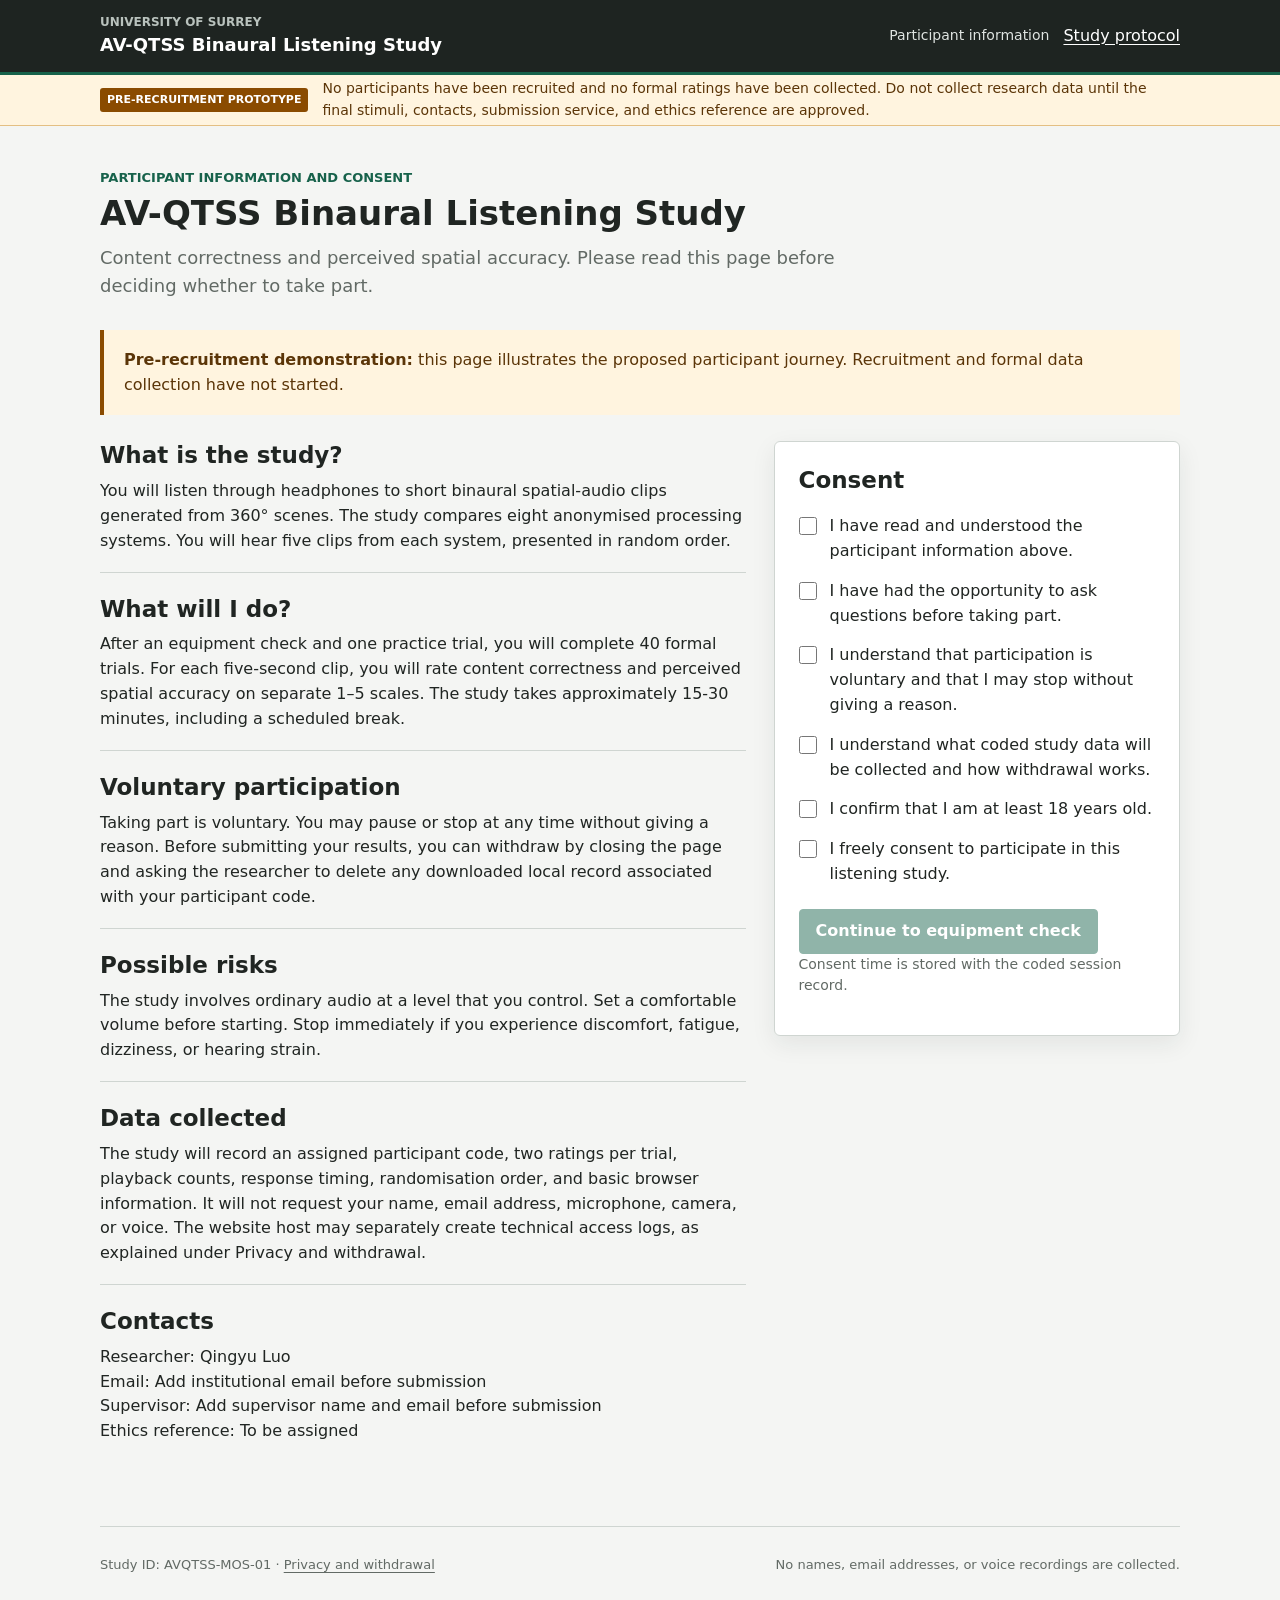
==== listening-study/index.html @ 9eedb0ea "Add ethics review listening study prototype" ====
<!doctype html>
<html lang="en">
  <head>
    <meta charset="utf-8">
    <meta name="viewport" content="width=device-width, initial-scale=1">
    <meta name="color-scheme" content="light">
    <meta name="description" content="AV-QTSS binaural listening study for content correctness and spatial accuracy.">
    <title>AV-QTSS Binaural Listening Study</title>
    <link rel="stylesheet" href="styles.css">
  </head>
  <body>
    <a class="skip-link" href="#app">Skip to study content</a>

    <header class="site-header">
      <div class="header-inner">
        <div class="brand-block">
          <span class="institution" id="institutionName">University of Surrey</span>
          <span class="study-name">AV-QTSS Binaural Listening Study</span>
        </div>
        <div class="header-actions">
          <span class="step-status" id="stepStatus">Participant information</span>
          <button class="text-button" id="protocolButton" type="button">Study protocol</button>
          <button class="text-button hidden" id="resetButton" type="button">Restart</button>
        </div>
      </div>
    </header>

    <div class="prototype-banner hidden" id="prototypeBanner" role="status">
      <div class="banner-inner">
        <strong>Pre-recruitment prototype</strong>
        <span>No participants have been recruited and no formal ratings have been collected. Do not collect research data until the final stimuli, contacts, submission service, and ethics reference are approved.</span>
      </div>
    </div>

    <main id="app" class="app-shell" tabindex="-1"></main>

    <footer class="site-footer">
      <div>
        <span id="footerStudyId">Study ID: AVQTSS-MOS-01</span>
        <span aria-hidden="true"> · </span>
        <button class="footer-button" id="privacyButton" type="button">Privacy and withdrawal</button>
      </div>
      <span>No names, email addresses, or voice recordings are collected.</span>
    </footer>

    <dialog id="protocolDialog" class="info-dialog">
      <div class="dialog-heading">
        <h2>Study protocol</h2>
        <button class="close-button" id="closeProtocolButton" type="button" aria-label="Close study protocol">×</button>
      </div>
      <div class="dialog-content">
        <p>This listening test evaluates content correctness and perceived spatial accuracy for binaurally decoded AV-QTSS outputs.</p>
        <dl class="protocol-list">
          <div><dt>Conditions</dt><dd>Eight anonymised processing systems</dd></div>
          <div><dt>Planned sample</dt><dd><span id="plannedParticipants">12-20 adults, maximum 20</span></dd></div>
          <div><dt>Duration</dt><dd><span id="plannedDuration">15-30 minutes</span> per participant</dd></div>
          <div><dt>Material</dt><dd>Five five-second clips per system</dd></div>
          <div><dt>Total</dt><dd>40 formal trials, plus one practice trial</dd></div>
          <div><dt>MOS-C</dt><dd>Content correctness, rated from 1 to 5</dd></div>
          <div><dt>MOS-S</dt><dd>Perceived spatial accuracy, rated from 1 to 5</dd></div>
          <div><dt>Presentation</dt><dd>Randomised and method-blind, using headphones</dd></div>
        </dl>
        <p>The system identity and objective metrics are not shown during rating. The exported research record retains the internal condition key and randomisation map for analysis.</p>
      </div>
    </dialog>

    <dialog id="privacyDialog" class="info-dialog">
      <div class="dialog-heading">
        <h2>Privacy and withdrawal</h2>
        <button class="close-button" id="closePrivacyButton" type="button" aria-label="Close privacy information">×</button>
      </div>
      <div class="dialog-content" id="privacyDialogContent"></div>
    </dialog>

    <script src="study-config.js"></script>
    <script src="app.js"></script>
  </body>
</html>
---- listening-study/styles.css ----
:root {
  color-scheme: light;
  --bg: #f4f5f3;
  --surface: #ffffff;
  --surface-muted: #eef1ee;
  --text: #202522;
  --muted: #626a65;
  --border: #cfd5d1;
  --border-strong: #969f99;
  --accent: #17624b;
  --accent-hover: #104d3b;
  --accent-soft: #e4f0eb;
  --warning: #8a4b00;
  --warning-bg: #fff4df;
  --danger: #9c2f2f;
  --shadow: 0 8px 24px rgba(30, 38, 33, 0.08);
  font-family: Inter, ui-sans-serif, system-ui, -apple-system, BlinkMacSystemFont, "Segoe UI", sans-serif;
}

* {
  box-sizing: border-box;
}

html {
  min-width: 320px;
  background: var(--bg);
}

body {
  min-height: 100vh;
  margin: 0;
  color: var(--text);
  background: var(--bg);
  font-size: 16px;
  line-height: 1.55;
}

button,
input {
  font: inherit;
}

button {
  cursor: pointer;
}

button:disabled {
  cursor: not-allowed;
  opacity: 0.48;
}

a {
  color: var(--accent);
}

.hidden {
  display: none !important;
}

.skip-link {
  position: fixed;
  top: 8px;
  left: 8px;
  z-index: 30;
  padding: 8px 12px;
  color: #fff;
  background: #111;
  transform: translateY(-150%);
}

.skip-link:focus {
  transform: translateY(0);
}

.site-header {
  color: #fff;
  background: #1e2421;
  border-bottom: 3px solid var(--accent);
}

.header-inner,
.banner-inner,
.app-shell,
.site-footer {
  width: min(1080px, calc(100% - 40px));
  margin-inline: auto;
}

.header-inner {
  min-height: 72px;
  display: flex;
  align-items: center;
  justify-content: space-between;
  gap: 24px;
}

.brand-block {
  min-width: 0;
  display: flex;
  flex-direction: column;
}

.institution {
  color: #b9c2bd;
  font-size: 12px;
  font-weight: 700;
  text-transform: uppercase;
}

.study-name {
  overflow-wrap: anywhere;
  font-size: 18px;
  font-weight: 700;
}

.header-actions {
  display: flex;
  align-items: center;
  justify-content: flex-end;
  gap: 14px;
}

.step-status {
  color: #dfe4e1;
  font-size: 14px;
  white-space: nowrap;
}

.text-button,
.footer-button {
  padding: 0;
  color: inherit;
  background: transparent;
  border: 0;
  text-decoration: underline;
  text-underline-offset: 3px;
}

.text-button:hover,
.footer-button:hover {
  color: #fff;
}

.prototype-banner {
  color: #5b3508;
  background: var(--warning-bg);
  border-bottom: 1px solid #e4bf83;
}

.banner-inner {
  min-height: 50px;
  display: flex;
  align-items: center;
  gap: 14px;
  font-size: 14px;
}

.banner-inner strong {
  flex: 0 0 auto;
  color: #fff;
  background: var(--warning);
  border-radius: 3px;
  padding: 3px 7px;
  font-size: 11px;
  text-transform: uppercase;
}

.app-shell {
  min-height: calc(100vh - 180px);
  padding-block: 42px 64px;
  outline: none;
}

.page-heading {
  max-width: 780px;
  margin-bottom: 30px;
}

.eyebrow {
  margin: 0 0 5px;
  color: var(--accent);
  font-size: 13px;
  font-weight: 800;
  text-transform: uppercase;
}

h1,
h2,
h3,
p {
  margin-top: 0;
}

h1 {
  margin-bottom: 10px;
  font-size: 34px;
  line-height: 1.2;
}

h2 {
  font-size: 23px;
  line-height: 1.3;
}

h3 {
  font-size: 18px;
}

.lead {
  max-width: 760px;
  margin-bottom: 0;
  color: var(--muted);
  font-size: 18px;
}

.resume-panel,
.notice-panel {
  margin-bottom: 26px;
  padding: 18px 20px;
  background: var(--accent-soft);
  border-left: 4px solid var(--accent);
}

.notice-panel.warning {
  color: #5b3508;
  background: var(--warning-bg);
  border-left-color: var(--warning);
}

.notice-panel p:last-child,
.resume-panel p:last-child {
  margin-bottom: 0;
}

.two-column {
  display: grid;
  grid-template-columns: minmax(0, 1.35fr) minmax(300px, 0.85fr);
  gap: 28px;
  align-items: start;
}

.information-sections {
  display: grid;
  gap: 22px;
}

.information-sections section {
  padding-bottom: 18px;
  border-bottom: 1px solid var(--border);
}

.information-sections section:last-child {
  border-bottom: 0;
}

.information-sections h2 {
  margin-bottom: 8px;
}

.information-sections p,
.information-sections ul {
  margin-bottom: 0;
}

.consent-form,
.setup-form,
.rating-panel,
.completion-panel {
  background: var(--surface);
  border: 1px solid var(--border);
  border-radius: 6px;
  box-shadow: var(--shadow);
}

.consent-form,
.setup-form,
.completion-panel {
  padding: 24px;
}

.consent-form {
  position: sticky;
  top: 20px;
}

.consent-form h2,
.setup-form h2 {
  margin-bottom: 18px;
}

.check-list {
  display: grid;
  gap: 15px;
  margin-bottom: 22px;
}

.check-row {
  display: grid;
  grid-template-columns: 20px 1fr;
  gap: 11px;
  align-items: start;
}

.check-row input {
  width: 18px;
  height: 18px;
  margin: 3px 0 0;
  accent-color: var(--accent);
}

.primary-button,
.secondary-button,
.danger-button,
.media-button {
  min-height: 44px;
  border-radius: 4px;
  padding: 9px 16px;
  font-weight: 750;
}

.primary-button,
.media-button {
  color: #fff;
  background: var(--accent);
  border: 1px solid var(--accent);
}

.primary-button:hover:not(:disabled),
.media-button:hover:not(:disabled) {
  background: var(--accent-hover);
}

.secondary-button {
  color: var(--text);
  background: var(--surface);
  border: 1px solid var(--border-strong);
}

.secondary-button:hover:not(:disabled) {
  background: var(--surface-muted);
}

.danger-button {
  color: var(--danger);
  background: #fff;
  border: 1px solid #c98f8f;
}

.button-row {
  display: flex;
  flex-wrap: wrap;
  gap: 10px;
  align-items: center;
}

.form-field {
  margin-bottom: 22px;
}

.form-field label {
  display: block;
  margin-bottom: 7px;
  font-weight: 750;
}

.form-field input[type="text"] {
  width: 100%;
  min-height: 44px;
  border: 1px solid var(--border-strong);
  border-radius: 4px;
  padding: 8px 11px;
  color: var(--text);
  background: #fff;
}

.field-hint,
.status-copy,
.fine-print {
  color: var(--muted);
  font-size: 14px;
}

.equipment-checks {
  display: grid;
  grid-template-columns: 1fr 1fr;
  gap: 16px;
  margin: 24px 0;
}

.equipment-check {
  padding: 18px;
  background: var(--surface-muted);
  border: 1px solid var(--border);
  border-radius: 5px;
}

.equipment-check h3 {
  margin-bottom: 6px;
}

.equipment-check p {
  min-height: 44px;
  color: var(--muted);
  font-size: 14px;
}

.check-result {
  min-height: 24px;
  margin: 10px 0 0;
  color: var(--accent);
  font-size: 14px;
  font-weight: 700;
}

.study-progress {
  margin-bottom: 24px;
}

.progress-meta {
  display: flex;
  justify-content: space-between;
  gap: 20px;
  margin-bottom: 7px;
  color: var(--muted);
  font-size: 14px;
}

.progress-track,
.media-progress-track {
  overflow: hidden;
  background: #dfe3e0;
  border-radius: 2px;
}

.progress-track {
  height: 7px;
}

.progress-fill,
.media-progress-fill {
  height: 100%;
  width: 0;
  background: var(--accent);
  transition: width 160ms linear;
}

.trial-heading {
  display: flex;
  flex-wrap: wrap;
  align-items: baseline;
  justify-content: space-between;
  gap: 12px;
  margin-bottom: 15px;
}

.trial-heading h1 {
  margin: 0;
  font-size: 27px;
}

.query-line {
  color: var(--muted);
}

.query-value {
  display: inline-block;
  margin-left: 6px;
  padding: 2px 7px;
  color: var(--text);
  background: var(--accent-soft);
  border-left: 3px solid var(--accent);
  border-radius: 2px;
  font-weight: 800;
}

.stimulus-grid {
  display: grid;
  grid-template-columns: minmax(0, 2fr) minmax(260px, 1fr);
  gap: 18px;
  margin-bottom: 20px;
}

.visual-reference,
.playback-panel {
  overflow: hidden;
  background: var(--surface);
  border: 1px solid var(--border);
  border-radius: 6px;
}

.panel-label {
  min-height: 46px;
  display: flex;
  align-items: center;
  padding: 10px 14px;
  font-weight: 750;
  border-bottom: 1px solid var(--border);
}

.visual-reference video {
  display: block;
  width: 100%;
  aspect-ratio: 2 / 1;
  object-fit: cover;
  background: #111;
}

.playback-panel {
  padding-bottom: 18px;
}

.playback-body {
  display: grid;
  gap: 16px;
  padding: 18px;
}

.media-button {
  width: 100%;
  min-height: 50px;
}

.media-progress-track {
  height: 5px;
}

.playback-state {
  min-height: 43px;
  margin: 0;
  color: var(--muted);
  font-size: 14px;
}

.rating-grid {
  display: grid;
  grid-template-columns: 1fr 1fr;
  gap: 18px;
}

.rating-panel {
  padding: 20px;
}

.rating-panel[aria-disabled="true"] {
  background: #fafbfa;
}

.rating-panel h2 {
  margin-bottom: 5px;
}

.rating-question {
  min-height: 50px;
  margin-bottom: 18px;
  color: var(--muted);
}

.rating-options {
  display: grid;
  grid-template-columns: repeat(5, 1fr);
  gap: 7px;
  margin: 0;
  padding: 0;
  border: 0;
}

.rating-choice {
  position: relative;
}

.rating-choice input {
  position: absolute;
  opacity: 0;
  pointer-events: none;
}

.rating-choice label {
  min-height: 48px;
  display: grid;
  place-items: center;
  color: var(--text);
  background: #fff;
  border: 1px solid var(--border-strong);
  border-radius: 4px;
  font-size: 17px;
  font-weight: 800;
  cursor: pointer;
}

.rating-choice input:checked + label {
  color: #fff;
  background: var(--accent);
  border-color: var(--accent);
}

.rating-choice input:focus-visible + label {
  outline: 3px solid rgba(23, 98, 75, 0.25);
  outline-offset: 2px;
}

.rating-choice input:disabled + label {
  cursor: not-allowed;
  opacity: 0.46;
}

.rating-anchors {
  display: flex;
  justify-content: space-between;
  gap: 12px;
  margin-top: 8px;
  color: var(--muted);
  font-size: 12px;
}

.trial-actions {
  display: flex;
  justify-content: flex-end;
  margin-top: 22px;
}

.trial-actions .primary-button {
  min-width: 160px;
}

.break-panel {
  max-width: 680px;
  margin: 60px auto 0;
  padding: 32px;
  text-align: center;
  background: var(--surface);
  border-top: 4px solid var(--accent);
  box-shadow: var(--shadow);
}

.break-panel h1 {
  font-size: 30px;
}

.completion-panel {
  max-width: 760px;
}

.completion-code {
  display: inline-block;
  margin: 4px 0 20px;
  padding: 9px 12px;
  background: var(--surface-muted);
  border: 1px solid var(--border);
  font-family: ui-monospace, SFMono-Regular, Menlo, monospace;
  font-weight: 800;
}

.info-dialog {
  width: min(680px, calc(100% - 32px));
  max-height: min(82vh, 760px);
  padding: 0;
  color: var(--text);
  background: var(--surface);
  border: 1px solid var(--border);
  border-radius: 6px;
  box-shadow: 0 20px 80px rgba(0, 0, 0, 0.22);
}

.info-dialog::backdrop {
  background: rgba(20, 25, 22, 0.56);
}

.dialog-heading {
  min-height: 60px;
  display: flex;
  align-items: center;
  justify-content: space-between;
  padding: 14px 20px;
  border-bottom: 1px solid var(--border);
}

.dialog-heading h2 {
  margin: 0;
}

.close-button {
  width: 38px;
  height: 38px;
  display: grid;
  place-items: center;
  padding: 0;
  color: var(--text);
  background: transparent;
  border: 0;
  font-size: 28px;
  line-height: 1;
}

.dialog-content {
  overflow: auto;
  padding: 20px;
}

.protocol-list {
  margin: 20px 0;
}

.protocol-list div {
  display: grid;
  grid-template-columns: 130px 1fr;
  gap: 14px;
  padding: 9px 0;
  border-bottom: 1px solid var(--border);
}

.protocol-list dt {
  font-weight: 800;
}

.protocol-list dd {
  margin: 0;
}

.site-footer {
  min-height: 78px;
  display: flex;
  align-items: center;
  justify-content: space-between;
  gap: 20px;
  color: var(--muted);
  border-top: 1px solid var(--border);
  font-size: 13px;
}

.footer-button:hover {
  color: var(--text);
}

.error-message {
  margin-top: 12px;
  color: var(--danger);
  font-weight: 700;
}

@media (max-width: 820px) {
  .header-inner {
    align-items: flex-start;
    padding-block: 14px;
  }

  .header-inner,
  .site-footer,
  .two-column,
  .stimulus-grid,
  .rating-grid {
    grid-template-columns: 1fr;
  }

  .header-inner,
  .site-footer {
    flex-direction: column;
  }

  .header-actions {
    width: 100%;
    justify-content: flex-start;
    flex-wrap: wrap;
  }

  .step-status {
    margin-right: auto;
  }

  .consent-form {
    position: static;
  }

  .equipment-checks {
    grid-template-columns: 1fr;
  }

  .equipment-check p,
  .rating-question {
    min-height: 0;
  }

  .site-footer {
    align-items: flex-start;
    justify-content: center;
    padding-block: 18px;
  }
}

@media (max-width: 560px) {
  .header-inner,
  .banner-inner,
  .app-shell,
  .site-footer {
    width: min(100% - 24px, 1080px);
  }

  .app-shell {
    padding-block: 28px 44px;
  }

  .banner-inner {
    align-items: flex-start;
    flex-direction: column;
    gap: 6px;
    padding-block: 10px;
  }

  h1 {
    font-size: 28px;
  }

  .consent-form,
  .setup-form,
  .rating-panel,
  .completion-panel,
  .break-panel {
    padding: 18px;
  }

  .trial-heading h1 {
    font-size: 23px;
  }

  .visual-reference video {
    aspect-ratio: 16 / 9;
  }

  .protocol-list div {
    grid-template-columns: 1fr;
    gap: 2px;
  }
}

@media (prefers-reduced-motion: reduce) {
  *,
  *::before,
  *::after {
    scroll-behavior: auto !important;
    transition: none !important;
  }
}
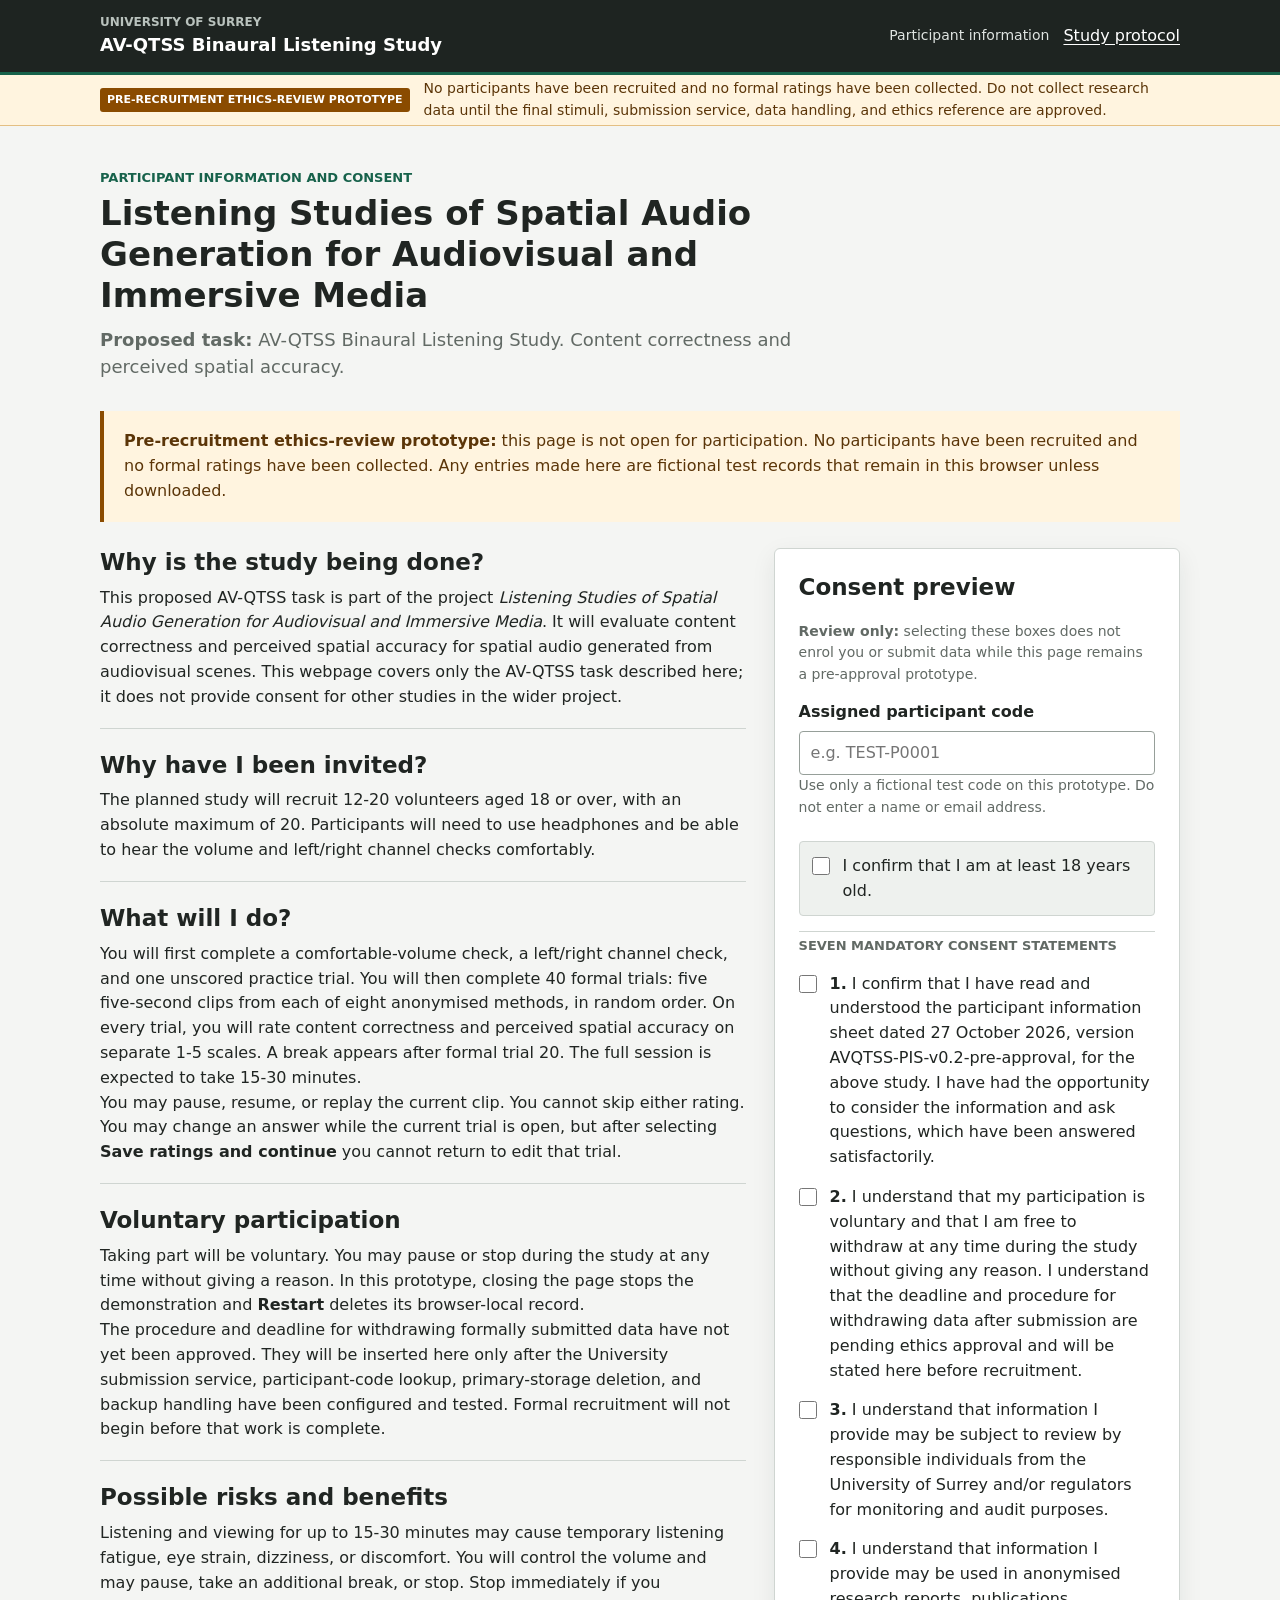
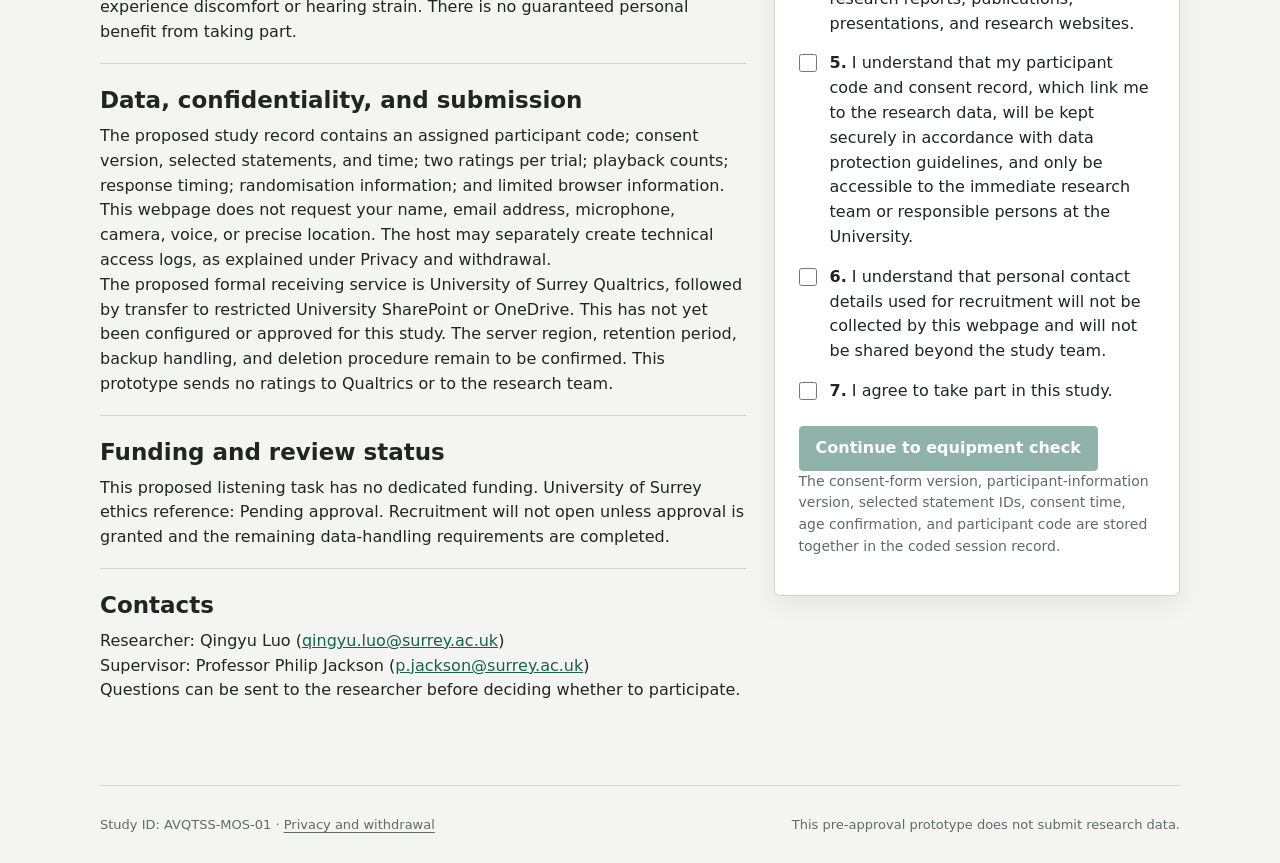
==== commit 0bb6a78a: "Prepare AV-QTSS study for ethics review" ====
--- a/listening-study/index.html
+++ b/listening-study/index.html
@@ -15,7 +15,7 @@
       <div class="header-inner">
         <div class="brand-block">
           <span class="institution" id="institutionName">University of Surrey</span>
-          <span class="study-name">AV-QTSS Binaural Listening Study</span>
+          <span class="study-name" id="studyName">AV-QTSS Binaural Listening Study</span>
         </div>
         <div class="header-actions">
           <span class="step-status" id="stepStatus">Participant information</span>
@@ -27,8 +27,8 @@
 
     <div class="prototype-banner hidden" id="prototypeBanner" role="status">
       <div class="banner-inner">
-        <strong>Pre-recruitment prototype</strong>
-        <span>No participants have been recruited and no formal ratings have been collected. Do not collect research data until the final stimuli, contacts, submission service, and ethics reference are approved.</span>
+        <strong>Pre-recruitment ethics-review prototype</strong>
+        <span>No participants have been recruited and no formal ratings have been collected. Do not collect research data until the final stimuli, submission service, data handling, and ethics reference are approved.</span>
       </div>
     </div>
 
@@ -40,7 +40,7 @@
         <span aria-hidden="true"> · </span>
         <button class="footer-button" id="privacyButton" type="button">Privacy and withdrawal</button>
       </div>
-      <span>No names, email addresses, or voice recordings are collected.</span>
+      <span>This pre-approval prototype does not submit research data.</span>
     </footer>
 
     <dialog id="protocolDialog" class="info-dialog">
@@ -49,7 +49,7 @@
         <button class="close-button" id="closeProtocolButton" type="button" aria-label="Close study protocol">×</button>
       </div>
       <div class="dialog-content">
-        <p>This listening test evaluates content correctness and perceived spatial accuracy for binaurally decoded AV-QTSS outputs.</p>
+        <p>This proposed AV-QTSS task evaluates content correctness and perceived spatial accuracy for binaurally decoded outputs. It is one task within the wider project <em>Listening Studies of Spatial Audio Generation for Audiovisual and Immersive Media</em>.</p>
         <dl class="protocol-list">
           <div><dt>Conditions</dt><dd>Eight anonymised processing systems</dd></div>
           <div><dt>Planned sample</dt><dd><span id="plannedParticipants">12-20 adults, maximum 20</span></dd></div>
@@ -59,8 +59,10 @@
           <div><dt>MOS-C</dt><dd>Content correctness, rated from 1 to 5</dd></div>
           <div><dt>MOS-S</dt><dd>Perceived spatial accuracy, rated from 1 to 5</dd></div>
           <div><dt>Presentation</dt><dd>Randomised and method-blind, using headphones</dd></div>
+          <div><dt>Ethics status</dt><dd>Pending approval; recruitment is closed</dd></div>
+          <div><dt>Formal submission</dt><dd>Proposed University of Surrey Qualtrics route; not yet configured</dd></div>
         </dl>
-        <p>The system identity and objective metrics are not shown during rating. The exported research record retains the internal condition key and randomisation map for analysis.</p>
+        <p>The system identity and objective metrics are not shown during rating. The coded research record retains the internal condition key and randomisation map for analysis. Current media are interface-demonstration placeholders, not the final 40 method-specific stimuli.</p>
       </div>
     </dialog>
 
@@ -73,6 +75,7 @@
     </dialog>
 
     <script src="study-config.js"></script>
+    <script src="submission-bridge.js"></script>
     <script src="app.js"></script>
   </body>
 </html>
--- a/listening-study/styles.css
+++ b/listening-study/styles.css
@@ -279,8 +279,7 @@
 }
 
 .consent-form {
-  position: sticky;
-  top: 20px;
+  position: static;
 }
 
 .consent-form h2,
@@ -306,6 +305,34 @@
   height: 18px;
   margin: 3px 0 0;
   accent-color: var(--accent);
+}
+
+.eligibility-row {
+  padding: 12px;
+  background: var(--surface-muted);
+  border: 1px solid var(--border);
+  border-radius: 4px;
+}
+
+.consent-divider {
+  padding-top: 4px;
+  color: var(--muted);
+  border-top: 1px solid var(--border);
+  font-size: 13px;
+  font-weight: 800;
+  text-transform: uppercase;
+}
+
+.participant-code-summary {
+  margin-bottom: 22px;
+  padding: 10px 12px;
+  background: var(--surface-muted);
+  border-left: 3px solid var(--accent);
+}
+
+.notice-panel.compact {
+  margin: 18px 0;
+  padding: 13px 15px;
 }
 
 .primary-button,
